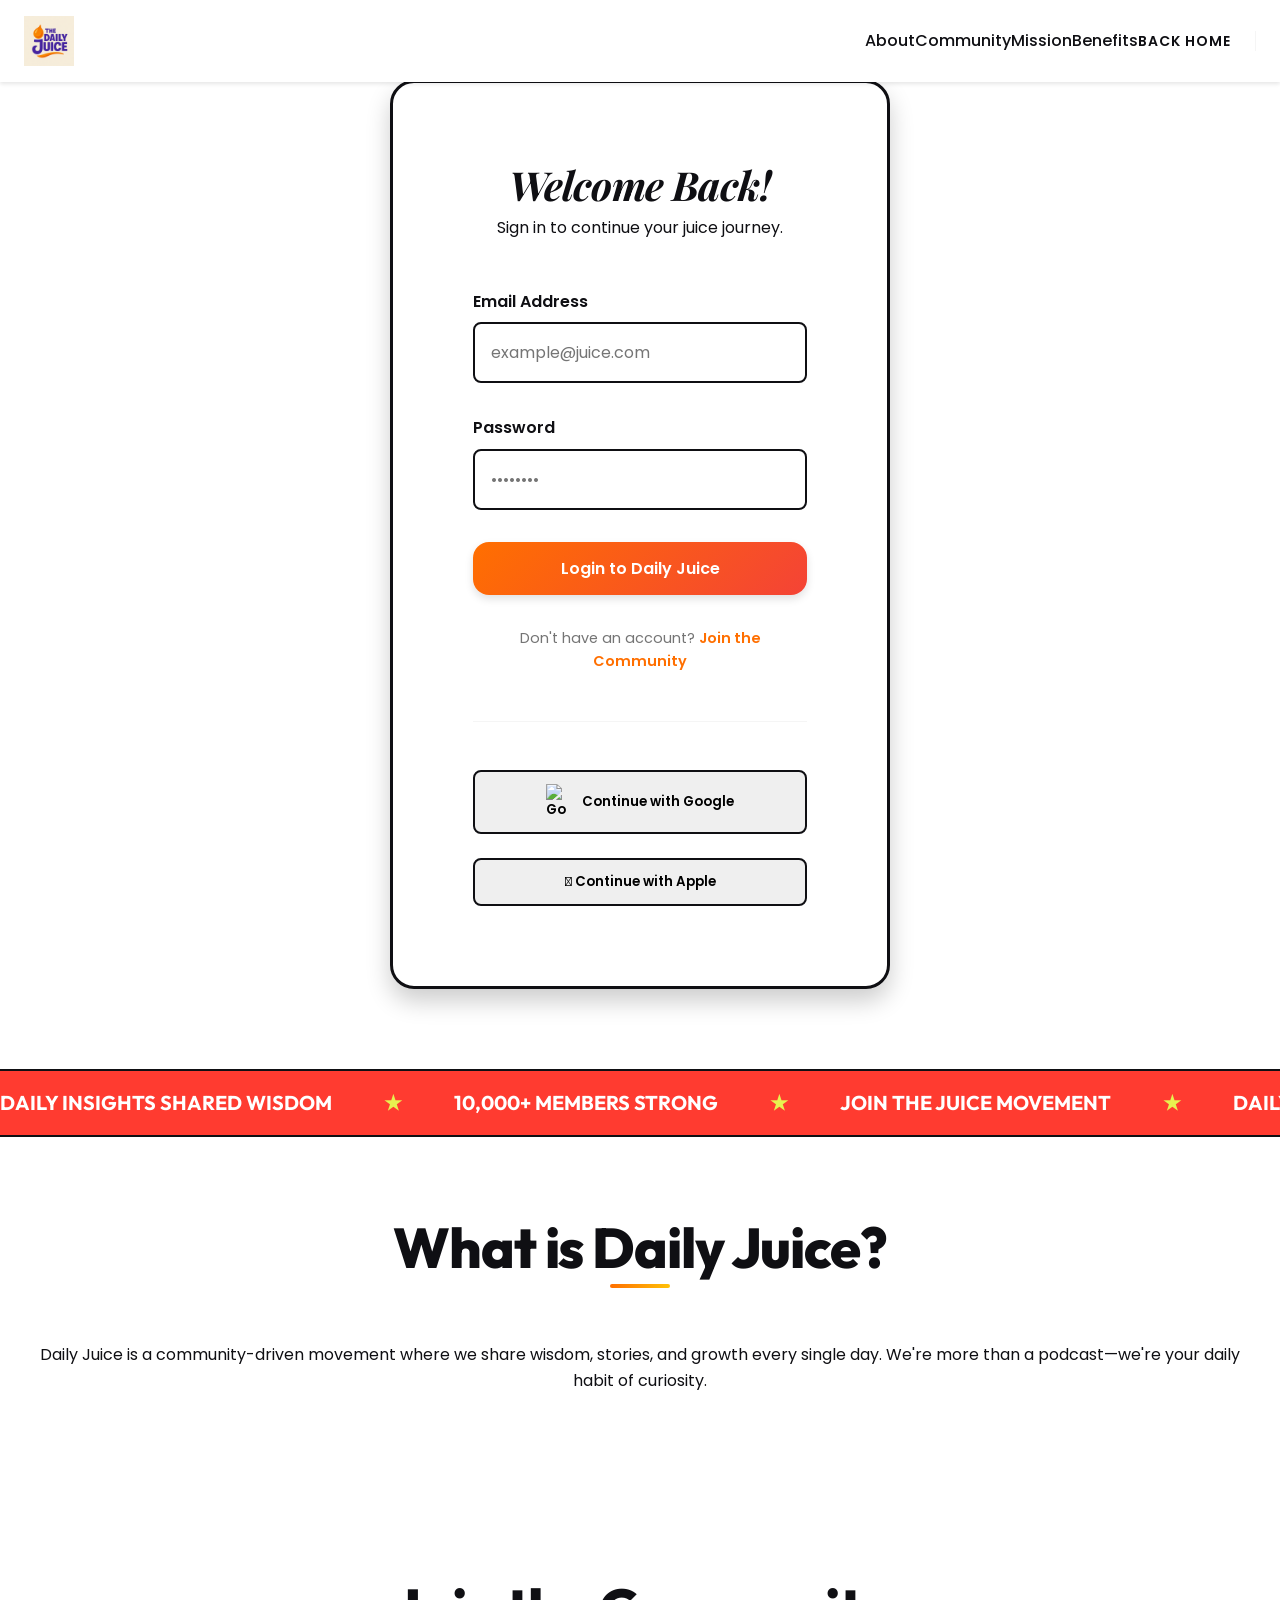
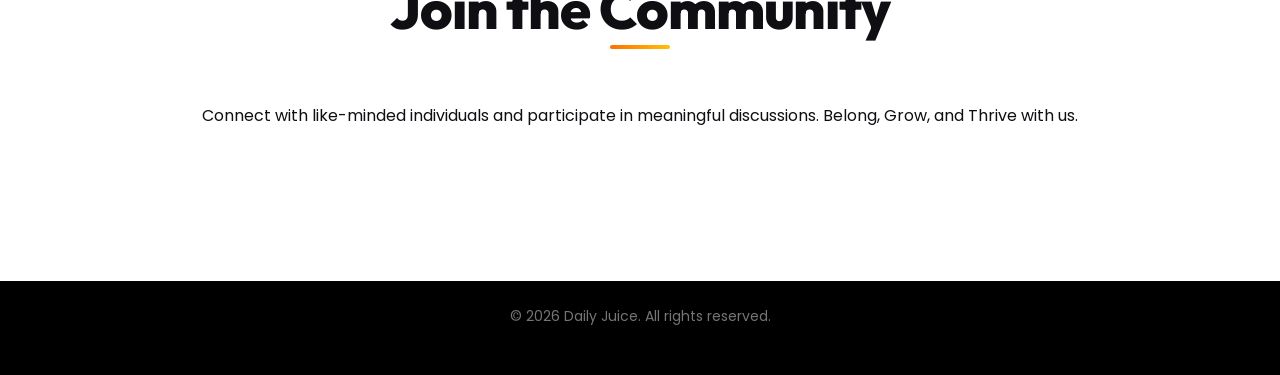
==== login.html @ dd84dace "Initial commit of Daily Juice website with new AI assets and high-conversion content" ====
<!DOCTYPE html>
<html lang="en-ZA">
<head>
    <meta charset="UTF-8">
    <meta name="viewport" content="width=device-width, initial-scale=1.0">
    <title>Login | Daily Juice</title>
    <link rel="stylesheet" href="css/style.css">
    <!-- Google Fonts -->
    <link rel="stylesheet" href="https://fonts.googleapis.com/css2?family=Poppins:wght@300;400;500;600;700;800&family=Outfit:wght@400;500;600;700;800;900&family=Playfair+Display:ital,wght@0,700;1,700&display=swap">
</head>
<body class="login-page">
    
    <!-- Navigation (Same as index.html) -->
    <nav class="navbar">
        <div class="container nav-container">
            <a href="index.html" class="logo">
                <img src="assets/images/logo.png" alt="Daily Juice Logo" height="50">
            </a>
            <button class="mobile-menu-toggle" aria-label="Toggle Menu">
                <span></span>
                <span></span>
                <span></span>
            </button>
            <ul class="nav-menu">
                <li><a href="index.html#about">About</a></li>
                <li><a href="index.html#community">Community</a></li>
                <li><a href="index.html#mission">Mission</a></li>
                <li><a href="index.html#benefits">Benefits</a></li>
                <li><a href="index.html" class="nav-login">Back Home</a></li>
            </ul>
        </div>
    </nav>

    <main>
        <!-- Login Section -->
        <section class="login-section">
            <div class="container">
                <div class="login-wrapper">
                    <div class="login-card">
                        <div class="login-header">
                            <h2 class="font-serif">Welcome Back!</h2>
                            <p>Sign in to continue your juice journey.</p>
                        </div>
                        
                        <form class="login-form">
                            <div class="form-group">
                                <label for="email">Email Address</label>
                                <input type="email" id="email" placeholder="example@juice.com" required>
                            </div>
                            
                            <div class="form-group">
                                <label for="password">Password</label>
                                <input type="password" id="password" placeholder="••••••••" required>
                            </div>
                            
                            <button type="submit" class="btn btn-primary btn-full">Login to Daily Juice</button>
                        </form>
                        
                        <div class="login-footer">
                            <p>Don't have an account? <a href="index.html#cta">Join the Community</a></p>
                        </div>
                        
                        <div class="social-login">
                            <button class="btn-social google">
                                <img src="https://www.gstatic.com/images/branding/googlelogo/svg/googlelogo_clr_24dp.svg" alt="Google" width="20">
                                Continue with Google
                            </button>
                            <button class="btn-social apple">
                                 Continue with Apple
                            </button>
                        </div>
                    </div>
                </div>
            </div>
        </section>

        <!-- Marquee Ticker -->
        <div class="marquee-container">
            <div class="marquee-content">
                <span>Daily Insights Shared Wisdom</span>
                <span>10,000+ Members Strong</span>
                <span>Join the Juice Movement</span>
                <span>Daily Insights Shared Wisdom</span>
                <span>10,000+ Members Strong</span>
                <span>Join the Juice Movement</span>
            </div>
        </div>

        <!-- Integrated Content Areas (Publicly Viewable) -->
        <div class="integrated-info">
            <section id="about" class="section bg-light">
                <div class="container">
                    <div class="section-header">
                        <h2 class="section-title">What is Daily Juice?</h2>
                    </div>
                    <p class="text-center">Daily Juice is a community-driven movement where we share wisdom, stories, and growth every single day. We're more than a podcast—we're your daily habit of curiosity.</p>
                </div>
            </section>

            <section id="community" class="section">
                <div class="container">
                    <div class="section-header">
                        <h2 class="section-title">Join the Community</h2>
                    </div>
                    <p class="text-center">Connect with like-minded individuals and participate in meaningful discussions. Belong, Grow, and Thrive with us.</p>
                </div>
            </section>
        </div>
    </main>

    <footer class="copyright-bar">
        <div class="container">
            <p>&copy; 2026 Daily Juice. All rights reserved.</p>
        </div>
    </footer>

    <!-- Main JavaScript -->
    <script src="js/main.js"></script>
</body>
</html>
---- css/style.css ----
/* ========================================
   DAILY JUICE - Main Stylesheet
   Brand Colors:
   - Orange: #FF6F00
   - Yellow: #FFC107
   - Green: #4CAF50
   - Red: #F44336
   ======================================== */

/* CSS Custom Properties */
:root {
    /* Brand Colors */
    --orange: #FF6F00;
    --yellow: #FFC107;
    --green: #4CAF50;
    --red: #F44336;
    
    /* Extended Palette */
    --orange-light: #FF8F00;
    --yellow-light: #FFD54F;
    --green-light: #66BB6A;
    --red-light: #EF5350;
    
    /* Neutrals */
    --white: #FFFFFF;
    --off-white: #FFF8E1;
    --cream: #FFECB3;
    --dark: #0F0F13; /* Deepened for Sam Patel look */
    --gray: #757575;
    --light-gray: #F5F5F5;
    
    /* Sam Patel Inspired */
    --ticket-yellow: #E8F150;
    --ticket-red: #FF3B30;
    --ticket-dark: #0F0F13;
    
    /* Typography */
    --font-primary: 'Poppins', sans-serif;
    --font-secondary: 'Outfit', sans-serif; /* Modern, clean */
    --font-serif: 'Playfair Display', serif; /* Premium/Editorial */
    
    /* Spacing */
    --spacing-xs: 0.5rem;
    --spacing-sm: 1rem;
    --spacing-md: 1.5rem;
    --spacing-lg: 2rem;
    --spacing-xl: 3rem;
    --spacing-xxl: 5rem;
    
    /* Border Radius */
    --radius-sm: 0.5rem;
    --radius-md: 1rem;
    --radius-lg: 1.5rem;
    --radius-xl: 2rem;
    
    /* Shadows */
    --shadow-sm: 0 2px 4px rgba(0,0,0,0.1);
    --shadow-md: 0 4px 8px rgba(0,0,0,0.12);
    --shadow-lg: 0 8px 16px rgba(0,0,0,0.15);
    --shadow-xl: 0 12px 24px rgba(0,0,0,0.2);
    
    /* Transitions */
    --transition-fast: 0.2s ease;
    --transition-normal: 0.3s ease;
    --transition-slow: 0.5s ease;
}

/* Reset & Base Styles */
* {
    margin: 0;
    padding: 0;
    box-sizing: border-box;
}

html {
    scroll-behavior: smooth;
    font-size: 16px;
}

body {
    font-family: var(--font-primary);
    color: var(--dark);
    background-color: var(--white);
    line-height: 1.6;
    overflow-x: hidden;
}

img {
    max-width: 100%;
    height: auto;
    display: block;
}

a {
    text-decoration: none;
    color: inherit;
    transition: color var(--transition-fast);
}

button {
    font-family: var(--font-primary);
    cursor: pointer;
    border: none;
    outline: none;
    transition: all var(--transition-fast);
}

ul {
    list-style: none;
}

.container {
    width: 100%;
    max-width: 1320px; /* Increased for ultra-wide */
    margin: 0 auto;
    padding: 0 var(--spacing-md);
}

/* Typography Scale */
h1, h2, h3, h4, h5, h6 {
    font-family: var(--font-secondary);
    font-weight: 800; /* Bolder for high impact */
    line-height: 1.1;
    margin-bottom: var(--spacing-md);
    letter-spacing: -0.02em;
}

.font-serif {
    font-family: var(--font-serif);
    font-weight: 700;
    font-style: italic;
}

h1 { font-size: clamp(2.5rem, 8vw, 4.5rem); }
h2 { font-size: clamp(2rem, 6vw, 3.5rem); }
h3 { font-size: clamp(1.75rem, 5vw, 2.75rem); }
h4 { font-size: clamp(1.5rem, 4vw, 2rem); }

p {
    margin-bottom: var(--spacing-md);
}

/* Button Styles */
.btn {
    display: inline-block;
    padding: 0.875rem 1.75rem;
    border-radius: var(--radius-md);
    font-weight: 600;
    font-size: 1rem;
    text-align: center;
    transition: all var(--transition-normal);
    min-height: 44px; /* Touch-friendly */
}

.btn-primary {
    background: linear-gradient(135deg, var(--orange), var(--red));
    color: var(--white);
    box-shadow: var(--shadow-md);
}

.btn-primary:hover {
    transform: translateY(-2px);
    box-shadow: var(--shadow-lg);
    background: linear-gradient(135deg, var(--orange-light), var(--red-light));
}

.btn-secondary {
    background: linear-gradient(135deg, var(--green), var(--green-light));
    color: var(--white);
    box-shadow: var(--shadow-md);
}

.btn-secondary:hover {
    transform: translateY(-2px);
    box-shadow: var(--shadow-lg);
}

.btn-outline {
    background: transparent;
    border: 2px solid var(--orange);
    color: var(--orange);
}

.btn-outline:hover {
    background: var(--orange);
    color: var(--white);
}

.btn-large {
    padding: 1rem 2rem;
    font-size: 1.125rem;
    min-height: 52px;
}

.btn-full {
    width: 100%;
}

/* Section Styles */
.section {
    padding: clamp(3rem, 10vh, 5rem) 0;
}

.section-header {
    text-align: center;
    margin-bottom: var(--spacing-xl);
}

.section-title {
    position: relative;
    display: inline-block;
    margin-bottom: var(--spacing-sm);
}

.section-title::after {
    content: '';
    position: absolute;
    bottom: -10px;
    left: 50%;
    transform: translateX(-50%);
    width: 60px;
    height: 4px;
    background: linear-gradient(90deg, var(--orange), var(--yellow));
    border-radius: 2px;
}

.section-subtitle {
    font-size: 1.125rem;
    color: var(--gray);
    max-width: 600px;
    margin: 0 auto;
}

/* Navigation */
.navbar {
    position: fixed;
    top: 0;
    left: 0;
    right: 0;
    background: var(--white);
    box-shadow: var(--shadow-sm);
    z-index: 1000;
    padding: var(--spacing-sm) 0;
}

.nav-container {
    display: flex;
    justify-content: space-between;
    align-items: center;
}

.logo img {
    height: 50px;
    width: auto;
}

@media (max-width: 768px) {
    .nav-menu {
        position: fixed;
        top: 0;
        right: -100%;
        width: 80%;
        max-width: 300px;
        height: 100vh;
        background: var(--dark);
        flex-direction: column;
        justify-content: center;
        gap: var(--spacing-xl);
        padding: var(--spacing-xxl);
        transition: right 0.4s cubic-bezier(0.16, 1, 0.3, 1);
        z-index: 1001;
        box-shadow: -10px 0 30px rgba(0,0,0,0.5);
    }

    .nav-menu.active {
        right: 0;
    }

    .nav-menu a {
        color: var(--white);
        font-size: 1.25rem;
    }

    .mobile-menu-toggle {
        display: flex;
        z-index: 1002;
    }
}

.nav-menu a {
    font-weight: 500;
    color: var(--dark);
    transition: color var(--transition-fast);
}

.nav-menu a:hover {
    color: var(--orange);
}

.nav-login {
    font-weight: 600 !important;
    text-transform: uppercase;
    font-size: 0.875rem;
    letter-spacing: 1px;
    border-right: 1px solid var(--light-gray);
    padding-right: var(--spacing-md);
}

@media (max-width: 768px) {
    .nav-login {
        border-right: none;
        padding-right: 0;
        margin-bottom: var(--spacing-sm);
    }
}

.btn-nav {
    background: var(--orange);
    color: var(--white);
    padding: 0.5rem 1.25rem;
    border-radius: var(--radius-sm);
}

.btn-nav:hover {
    background: var(--orange-light);
    color: var(--white);
}

.mobile-menu-toggle {
    display: none;
    flex-direction: column;
    justify-content: space-around;
    width: 30px;
    height: 25px;
    background: transparent;
    border: none;
    cursor: pointer;
    padding: 0;
}

.mobile-menu-toggle span {
    width: 30px;
    height: 3px;
    background: var(--dark);
    border-radius: 2px;
    transition: all var(--transition-normal);
}

.mobile-menu-toggle.active span:nth-child(1) {
    transform: translateY(8px) rotate(45deg);
    background: var(--white);
}

.mobile-menu-toggle.active span:nth-child(2) {
    opacity: 0;
}

.mobile-menu-toggle.active span:nth-child(3) {
    transform: translateY(-8px) rotate(-45deg);
    background: var(--white);
}

/* Hero Section */
.hero-section {
    position: relative;
    min-height: 100vh;
    display: flex;
    align-items: center;
    padding-top: 80px; /* Account for fixed nav */
    overflow: hidden;
}

.hero-background {
    position: absolute;
    top: 0;
    left: 0;
    right: 0;
    bottom: 0;
    background: radial-gradient(circle at center, var(--yellow), var(--orange));
    opacity: 0.15;
    z-index: 0;
}

.hero-container {
    position: relative;
    z-index: 1;
    display: grid;
    grid-template-columns: 1fr;
    gap: var(--spacing-xl);
    align-items: center;
}

.hero-content {
    text-align: center;
}

.hero-logo {
    max-width: 280px;
    margin: 0 auto var(--spacing-lg);
    animation: float 3s ease-in-out infinite;
}

@keyframes float {
    0%, 100% { transform: translateY(0); }
    50% { transform: translateY(-10px); }
}

.hero-headline {
    font-size: clamp(1.75rem, 4vw, 2.75rem);
    margin-bottom: var(--spacing-md);
    background: linear-gradient(135deg, var(--orange), var(--red));
    -webkit-background-clip: text;
    -webkit-text-fill-color: transparent;
    background-clip: text;
}

.hero-subheadline {
    font-size: 1.125rem;
    color: var(--gray);
    margin-bottom: var(--spacing-lg);
    max-width: 600px;
    margin-left: auto;
    margin-right: auto;
}

.hero-cta {
    margin-bottom: var(--spacing-lg);
}

.hero-social-proof {
    display: flex;
    justify-content: center;
    gap: var(--spacing-md);
    flex-wrap: wrap;
}

.subscriber-badge {
    display: inline-flex;
    align-items: center;
    gap: 0.5rem;
    background: var(--white);
    padding: 0.75rem 1.25rem;
    border-radius: var(--radius-md);
    box-shadow: var(--shadow-md);
    font-weight: 500;
}

.badge-icon-img {
    height: 1.25rem;
    width: auto;
    object-fit: contain;
}


.hero-visual {
    display: flex;
    justify-content: center;
    align-items: center;
}

.hero-image {
    max-width: 400px;
    border-radius: var(--radius-lg);
    box-shadow: var(--shadow-xl);
}

.scroll-indicator {
    position: absolute;
    bottom: 30px;
    left: 50%;
    transform: translateX(-50%);
    text-align: center;
    animation: bounce 2s infinite;
}

.scroll-indicator span {
    display: block;
    font-size: 0.875rem;
    margin-bottom: 0.5rem;
    color: var(--gray);
}

.scroll-arrow {
    font-size: 1.5rem;
    color: var(--orange);
}

@keyframes bounce {
    0%, 100% { transform: translateX(-50%) translateY(0); }
    50% { transform: translateX(-50%) translateY(10px); }
}

/* About Section */
.about-section {
    background: var(--off-white);
}

.about-content {
    display: grid;
    grid-template-columns: 1fr;
    gap: var(--spacing-xl);
}

.about-description p {
    font-size: 1.125rem;
    line-height: 1.8;
    color: var(--dark);
}

/* Podcast Player */
.podcast-player {
    background: var(--white);
    border-radius: var(--radius-lg);
    padding: var(--spacing-lg);
    box-shadow: var(--shadow-lg);
}

.platform-tabs {
    display: flex;
    gap: var(--spacing-sm);
    margin-bottom: var(--spacing-md);
}

.tab-btn {
    flex: 1;
    padding: 0.875rem 1.25rem;
    background: var(--light-gray);
    border-radius: var(--radius-sm);
    font-weight: 600;
    display: flex;
    align-items: center;
    justify-content: center;
    gap: 0.5rem;
    transition: all var(--transition-normal);
}

.tab-btn.active {
    background: linear-gradient(135deg, var(--orange), var(--yellow));
    color: var(--white);
}

.tab-btn:hover:not(.active) {
    background: var(--cream);
}

.player-container {
    position: relative;
    min-height: 350px;
}

.player-frame {
    position: absolute;
    top: 0;
    left: 0;
    right: 0;
    bottom: 0;
    opacity: 0;
    visibility: hidden;
    transition: opacity var(--transition-normal);
}

.player-frame.active {
    opacity: 1;
    visibility: visible;
}

.embed-placeholder {
    display: flex;
    align-items: center;
    justify-content: center;
    height: 100%;
    background: var(--light-gray);
    border-radius: var(--radius-md);
    color: var(--gray);
    font-weight: 500;
}

/* Community Section */
.community-section {
    background: linear-gradient(135deg, var(--green), var(--green-light));
    color: var(--white);
}

.community-section .section-title::after {
    background: var(--white);
}

.community-section .section-subtitle {
    color: var(--off-white);
}

.community-content {
    display: grid;
    grid-template-columns: 1fr;
    gap: var(--spacing-lg);
    margin-bottom: var(--spacing-xl);
}

.community-card {
    background: var(--white);
    color: var(--dark);
    padding: var(--spacing-lg);
    border-radius: var(--radius-lg);
    text-align: center;
    box-shadow: var(--shadow-lg);
    transition: transform var(--transition-normal);
}

.community-card:hover {
    transform: translateY(-5px);
}

.card-icon {
    font-size: 3rem;
    margin-bottom: var(--spacing-sm);
}

.community-card h3 {
    color: var(--orange);
    margin-bottom: var(--spacing-sm);
}

.community-cta {
    text-align: center;
}

/* Mission Section */
.mission-section {
    background: var(--white);
}

.mission-content {
    display: grid;
    grid-template-columns: 1fr;
    gap: var(--spacing-xl);
    align-items: center;
}

.mission-story h3 {
    color: var(--orange);
    margin-bottom: var(--spacing-md);
}

.mission-stats {
    display: grid;
    grid-template-columns: repeat(3, 1fr);
    gap: var(--spacing-md);
    margin-top: var(--spacing-lg);
}

.stat-box {
    background: linear-gradient(135deg, var(--orange), var(--yellow));
    padding: var(--spacing-md);
    border-radius: var(--radius-md);
    text-align: center;
    color: var(--white);
}

.stat-number {
    display: block;
    font-size: 2rem;
    font-weight: 800;
    font-family: var(--font-secondary);
}

.stat-label {
    font-size: 0.875rem;
    opacity: 0.9;
}

.mission-image {
    border-radius: var(--radius-lg);
    box-shadow: var(--shadow-lg);
}

/* Benefits Section */
.benefits-section {
    background: var(--off-white);
}

.benefits-grid {
    display: grid;
    grid-template-columns: 1fr;
    gap: var(--spacing-lg);
}

.benefit-item {
    background: var(--white);
    padding: var(--spacing-lg);
    border-radius: var(--radius-md);
    text-align: center;
    box-shadow: var(--shadow-md);
    transition: all var(--transition-normal);
}

.benefit-item:hover {
    transform: translateY(-5px);
    box-shadow: var(--shadow-lg);
}

.benefit-icon {
    height: 4rem;
    display: flex;
    align-items: center;
    justify-content: center;
    margin-bottom: var(--spacing-sm);
}

.benefit-icon img {
    max-height: 100%;
    width: auto;
    object-fit: contain;
}

.benefit-item h4 {
    color: var(--orange);
    margin-bottom: var(--spacing-sm);
}

/* Engagement Section */
.engagement-section {
    background: linear-gradient(135deg, var(--yellow), var(--orange));
}

.engagement-content {
    text-align: center;
}

.engagement-question {
    font-size: 1.25rem;
    font-weight: 500;
    margin-bottom: var(--spacing-xl);
    max-width: 700px;
    margin-left: auto;
    margin-right: auto;
}

.engagement-actions {
    display: grid;
    grid-template-columns: 1fr;
    gap: var(--spacing-lg);
}

.action-card {
    background: var(--white);
    padding: var(--spacing-lg);
    border-radius: var(--radius-lg);
    box-shadow: var(--shadow-xl);
}

.action-card h3 {
    color: var(--orange);
    margin-bottom: var(--spacing-sm);
}

.social-share-buttons {
    display: flex;
    gap: var(--spacing-sm);
    justify-content: center;
    flex-wrap: wrap;
    margin-top: var(--spacing-md);
}

.share-btn {
    padding: 0.75rem 1.5rem;
    border-radius: var(--radius-sm);
    font-weight: 600;
    color: var(--white);
    transition: transform var(--transition-fast);
}

.share-btn.whatsapp {
    background: #25D366;
}

.share-btn.facebook {
    background: #1877F2;
}

.share-btn.twitter {
    background: #1DA1F2;
}

.share-btn:hover {
    transform: scale(1.05);
}

/* CTA Section */
.cta-section {
    background: var(--dark);
    color: var(--white);
}

.cta-section .section-title {
    color: var(--white);
}

.cta-section .section-title::after {
    background: linear-gradient(90deg, var(--orange), var(--yellow));
}

.founding-members-progress {
    text-align: center;
    margin-bottom: var(--spacing-xl);
}

.cta-title {
    color: var(--yellow);
    margin-bottom: var(--spacing-sm);
}

.cta-subtitle {
    color: var(--off-white);
    margin-bottom: var(--spacing-lg);
}

.progress-container {
    max-width: 600px;
    margin: 0 auto;
}

.progress-bar {
    background: var(--gray);
    height: 24px;
    border-radius: var(--radius-md);
    overflow: hidden;
    margin-bottom: var(--spacing-sm);
}

.progress-fill {
    height: 100%;
    background: linear-gradient(90deg, var(--orange), var(--yellow));
    transition: width 1s ease;
    border-radius: var(--radius-md);
}

.progress-text {
    font-size: 1.125rem;
    font-weight: 600;
    color: var(--off-white);
}

.subscription-offer {
    max-width: 500px;
    margin: 0 auto;
}

.offer-card {
    background: var(--white);
    color: var(--dark);
    padding: var(--spacing-xl);
    border-radius: var(--radius-lg);
    box-shadow: var(--shadow-xl);
}

.price-tag {
    text-align: center;
    margin-bottom: var(--spacing-lg);
    padding: var(--spacing-md);
    background: linear-gradient(135deg, var(--orange), var(--yellow));
    border-radius: var(--radius-md);
    color: var(--white);
}

.price-tag .currency {
    font-size: 2rem;
    vertical-align: top;
}

.price-tag .amount {
    font-size: 4rem;
    font-weight: 800;
    font-family: var(--font-secondary);
}

.price-tag .period {
    font-size: 1.25rem;
}

.offer-benefits {
    margin-bottom: var(--spacing-lg);
}

.offer-benefits li {
    padding: var(--spacing-xs) 0;
    font-size: 1rem;
    border-bottom: 1px solid var(--light-gray);
}

.offer-benefits li:last-child {
    border-bottom: none;
}

.payfast-form {
    margin-bottom: var(--spacing-sm);
}

.secure-payment-note {
    text-align: center;
    font-size: 0.875rem;
    color: var(--gray);
}

.cta-footer {
    text-align: center;
    margin-top: var(--spacing-xl);
    padding-top: var(--spacing-lg);
    border-top: 1px solid rgba(255,255,255,0.1);
}

.cta-footer a {
    color: var(--yellow);
    text-decoration: underline;
}

.copyright-bar {
    background: #000;
    color: var(--gray);
    text-align: center;
    padding: var(--spacing-md) 0;
    margin-top: var(--spacing-xl);
    font-size: 0.875rem;
}

/* Responsive Breakpoints */

/* Tablet (480px and up) */
@media (min-width: 480px) {
    .benefits-grid {
        grid-template-columns: repeat(2, 1fr);
    }
}

/* Desktop (768px and up) */
@media (min-width: 768px) {
    .hero-container {
        grid-template-columns: 1fr 1fr;
    }
    
    .hero-content {
        text-align: left;
    }
    
    .hero-cta {
        justify-content: flex-start;
    }
    
    .hero-social-proof {
        justify-content: flex-start;
    }
    
    .benefits-grid {
        grid-template-columns: repeat(3, 1fr);
    }
    
    .engagement-actions {
        grid-template-columns: repeat(2, 1fr);
    }
}

/* Desktop (768px and up) */
@media (min-width: 768px) {
    .mobile-menu-toggle {
        display: none;
    }
    
    .nav-menu {
        display: flex;
    }
    
    .about-content {
        grid-template-columns: repeat(2, 1fr);
        align-items: center;
    }
    
    .mission-content {
        grid-template-columns: repeat(2, 1fr);
    }
    
    .community-content {
        grid-template-columns: repeat(3, 1fr);
    }
    
    .benefits-grid {
        grid-template-columns: repeat(3, 1fr);
    }
    
    .engagement-actions {
        grid-template-columns: repeat(2, 1fr);
    }
}

/* Large Desktop (1024px and up) */
@media (min-width: 1024px) {
    .hero-logo {
        max-width: 350px;
    }
    
    .hero-image {
        max-width: 500px;
    }
}

/* Utility Classes */
.text-center {
    text-align: center;
}

.mt-1 { margin-top: var(--spacing-sm); }
.mt-2 { margin-top: var(--spacing-md); }
.mt-3 { margin-top: var(--spacing-lg); }

.mb-1 { margin-bottom: var(--spacing-sm); }
.mb-2 { margin-bottom: var(--spacing-md); }
.mb-3 { margin-bottom: var(--spacing-lg); }

/* Animation Classes */
.fade-in {
    opacity: 0;
    transform: translateY(30px);
    transition: opacity 0.6s ease, transform 0.6s ease;
}

.fade-in.visible {
    opacity: 1;
    transform: translateY(0);
}

/* Loading States */
.loading {
    opacity: 0.6;
    pointer-events: none;
}

/* Focus States for Accessibility */
a:focus,
button:focus,
input:focus {
    outline: 3px solid var(--orange);
    outline-offset: 2px;
}

/* Print Styles */
@media print {
    .navbar,
    .scroll-indicator,
    .btn,
    .podcast-player {
        display: none;
    }
}

/* ========================================
   SAM PATEL INSPIRED COMPONENTS
   ======================================== */

/* Ticket Card with Cutouts */
.ticket-card {
    background: var(--ticket-yellow);
    color: var(--ticket-dark);
    padding: var(--spacing-xl);
    position: relative;
    border-radius: var(--radius-md);
    overflow: hidden;
    clip-path: polygon(
        0% 0%, 100% 0%, 
        100% calc(50% - 15px), 
        calc(100% - 15px) 50%, 
        100% calc(50% + 15px), 
        100% 100%, 0% 100%, 
        0% calc(50% + 15px), 
        15px 50%, 
        0% calc(50% - 15px)
    );
    margin-bottom: var(--spacing-md);
    transition: transform var(--transition-normal);
}

.ticket-card:hover {
    transform: scale(1.02);
}

.ticket-card::before {
    content: '';
    position: absolute;
    top: 50%;
    left: 0;
    right: 0;
    border-top: 2px dashed rgba(0,0,0,0.1);
    transform: translateY(-50%);
}

/* Marquee / Ticker */
.marquee-container {
    background: var(--ticket-red);
    color: var(--white);
    padding: 1rem 0;
    overflow: hidden;
    white-space: nowrap;
    border-top: 2px solid var(--dark);
    border-bottom: 2px solid var(--dark);
    font-family: var(--font-secondary);
    font-weight: 700;
    text-transform: uppercase;
    font-size: 1.25rem;
}

.marquee-content {
    display: inline-block;
    animation: marquee 30s linear infinite;
}

.marquee-content span {
    display: inline-block;
    padding-right: var(--spacing-xl);
}

.marquee-content span::after {
    content: ' ★ ';
    margin-left: var(--spacing-xl);
    color: var(--ticket-yellow);
}

@keyframes marquee {
    0% { transform: translateX(0); }
    100% { transform: translateX(-50%); }
}

/* Featured Section (Dark) */
.featured-dark {
    background: var(--dark);
    color: var(--white);
    padding: var(--spacing-xxl) 0;
}

.featured-dark .section-title {
    color: var(--ticket-yellow);
}

.featured-dark .section-title::after {
    background: var(--ticket-yellow);
}

.featured-dark .section-subtitle {
    color: var(--light-gray);
}

/* Utility Classes */
.bg-yellow { background-color: var(--ticket-yellow) !important; color: var(--ticket-dark) !important; }
.bg-red { background-color: var(--ticket-red) !important; color: var(--white) !important; }
.text-yellow { color: var(--ticket-yellow) !important; }
.text-red { color: var(--ticket-red) !important; }

/* Illustration Gallery */
.illustration-gallery {
    display: grid;
    grid-template-columns: repeat(auto-fit, minmax(min(300px, 100%), 1fr));
    gap: var(--spacing-lg);
    margin-top: var(--spacing-xl);
}

.illustration-gallery img {
    border-radius: var(--radius-md);
    box-shadow: var(--shadow-lg);
    transition: transform var(--transition-normal);
    width: 100%;
    object-fit: cover;
}

.illustration-gallery img:hover {
    transform: translateY(-10px);
}

/* High Conversion CTA Card */
.cta-premium {
    background: var(--ticket-yellow);
    color: var(--ticket-dark);
    padding: clamp(1.5rem, 5vw, var(--spacing-xl));
    border-radius: var(--radius-lg);
    text-align: center;
    border: 4px solid var(--dark);
    box-shadow: 15px 15px 0 var(--dark);
    margin-top: var(--spacing-xl);
}

.cta-premium h3 {
    font-size: clamp(2rem, 5vw, 3.5rem);
    margin-bottom: var(--spacing-sm);
}

.cta-premium .price {
    font-size: 4rem;
    font-weight: 900;
    font-family: var(--font-secondary);
    line-height: 1;
    margin: var(--spacing-md) 0;
}

.cta-premium .price span {
    font-size: 1.5rem;
    font-weight: 500;
}

/* Login Page Styles */
.login-section {
    min-height: 80vh;
    display: flex;
    align-items: center;
    justify-content: center;
    padding: var(--spacing-xxl) 0;
    background: var(--white);
}

.login-wrapper {
    width: 100%;
    max-width: 500px;
    margin: 0 auto;
}

.login-card {
    background: var(--white);
    padding: clamp(1.5rem, 8vw, var(--spacing-xxl));
    border-radius: var(--radius-lg);
    box-shadow: var(--shadow-xl);
    border: 3px solid var(--dark);
    position: relative;
}

.login-card::after {
    content: '';
    position: absolute;
    bottom: -15px;
    right: -15px;
    width: 100%;
    height: 100%;
    background: var(--dark);
    border-radius: var(--radius-lg);
    z-index: -1;
}

.login-header {
    text-align: center;
    margin-bottom: var(--spacing-xl);
}

.login-header h2 {
    font-size: 2.5rem;
    margin-bottom: var(--spacing-xs);
}

.form-group {
    margin-bottom: var(--spacing-lg);
}

.form-group label {
    display: block;
    font-weight: 600;
    margin-bottom: var(--spacing-xs);
    color: var(--dark);
}

.form-group input {
    width: 100%;
    padding: 1rem;
    border: 2px solid var(--dark);
    border-radius: var(--radius-sm);
    font-family: inherit;
    font-size: 1rem;
    transition: all var(--transition-fast);
}

.form-group input:focus {
    border-color: var(--orange);
    box-shadow: 4px 4px 0 var(--orange-light);
}

.login-footer {
    text-align: center;
    margin-top: var(--spacing-lg);
    font-size: 0.9rem;
    color: var(--gray);
}

.login-footer a {
    color: var(--orange);
    font-weight: 600;
}

.social-login {
    margin-top: var(--spacing-xl);
    padding-top: var(--spacing-xl);
    border-top: 1px solid var(--light-gray);
    display: flex;
    flex-direction: column;
    gap: var(--spacing-md);
}

.btn-social {
    display: flex;
    align-items: center;
    justify-content: center;
    gap: var(--spacing-sm);
    padding: 0.75rem;
    border: 2px solid var(--dark);
    border-radius: var(--radius-sm);
    font-weight: 600;
    transition: all var(--transition-fast);
}

.btn-social:hover {
    background: var(--light-gray);
}
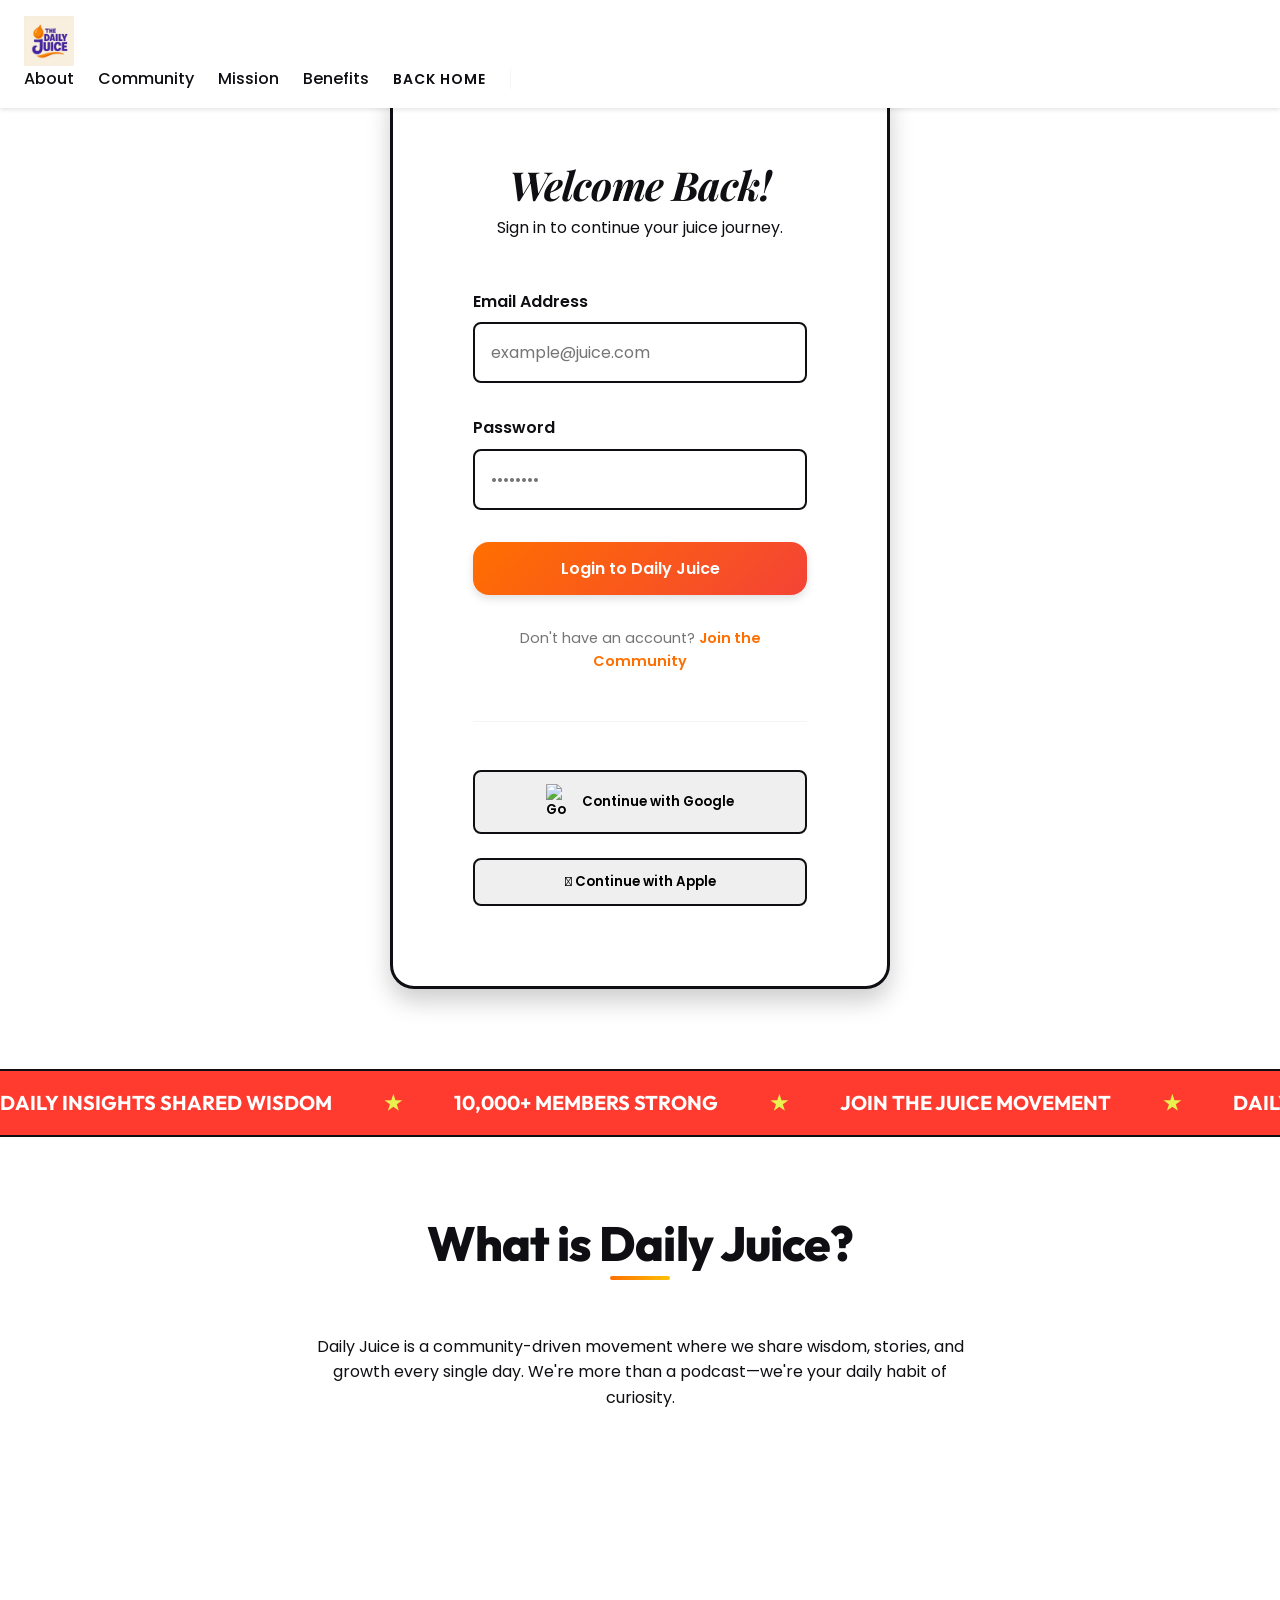
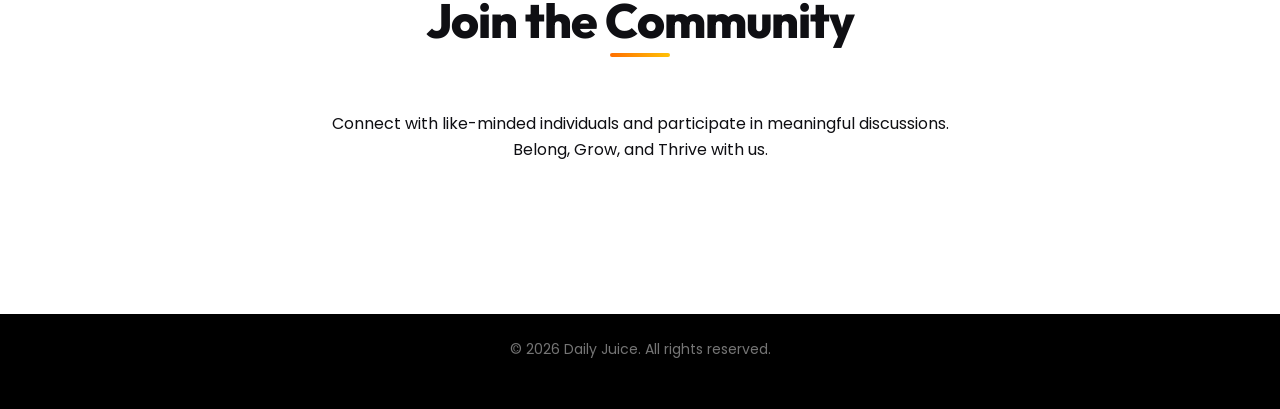
==== commit 3003330c: "commit" ====
--- a/login.html
+++ b/login.html
@@ -14,7 +14,10 @@
     <nav class="navbar">
         <div class="container nav-container">
             <a href="index.html" class="logo">
-                <img src="assets/images/logo.png" alt="Daily Juice Logo" height="50">
+                <picture>
+                    <source srcset="images/Core_Logo.webp" type="image/webp">
+                    <img src="assets/images/logo.png" alt="Daily Juice Logo" height="50">
+                </picture>
             </a>
             <button class="mobile-menu-toggle" aria-label="Toggle Menu">
                 <span></span>
--- a/css/style.css
+++ b/css/style.css
@@ -131,25 +131,31 @@
     font-style: italic;
 }
 
-h1 { font-size: clamp(2.5rem, 8vw, 4.5rem); }
-h2 { font-size: clamp(2rem, 6vw, 3.5rem); }
-h3 { font-size: clamp(1.75rem, 5vw, 2.75rem); }
-h4 { font-size: clamp(1.5rem, 4vw, 2rem); }
+h1 { font-size: clamp(2.25rem, 8vw, 4.5rem); max-width: 20ch; margin-inline: auto; }
+h2 { font-size: clamp(1.85rem, 6vw, 3rem); max-width: 25ch; margin-inline: auto; }
+h3 { font-size: clamp(1.5rem, 5vw, 2.25rem); }
+h4 { font-size: clamp(1.25rem, 4vw, 1.75rem); }
 
 p {
     margin-bottom: var(--spacing-md);
+    max-width: 65ch;
+    margin-inline: auto;
 }
 
 /* Button Styles */
 .btn {
-    display: inline-block;
-    padding: 0.875rem 1.75rem;
+    display: inline-flex;
+    align-items: center;
+    justify-content: center;
+    padding: 0.875rem 2rem;
     border-radius: var(--radius-md);
     font-weight: 600;
     font-size: 1rem;
     text-align: center;
     transition: all var(--transition-normal);
-    min-height: 44px; /* Touch-friendly */
+    min-height: 48px; /* Improved for touch */
+    min-width: 160px; /* Baseline accessibility */
+    max-width: 100%;
 }
 
 .btn-primary {
@@ -243,14 +249,14 @@
     padding: var(--spacing-sm) 0;
 }
 
-.nav-container {
+.nav-menu {
     display: flex;
-    justify-content: space-between;
     align-items: center;
+    gap: var(--spacing-md);
 }
 
 .logo img {
-    height: 50px;
+    height: 3.125rem; /* 50px */
     width: auto;
 }
 
@@ -363,10 +369,12 @@
 /* Hero Section */
 .hero-section {
     position: relative;
-    min-height: 100vh;
+    min-height: clamp(70vh, 85vh, 100vh);
     display: flex;
+    flex-direction: column;
+    justify-content: center;
     align-items: center;
-    padding-top: 80px; /* Account for fixed nav */
+    padding: clamp(6rem, 15vh, 10rem) 0;
     overflow: hidden;
 }
 
@@ -384,14 +392,19 @@
 .hero-container {
     position: relative;
     z-index: 1;
-    display: grid;
-    grid-template-columns: 1fr;
+    display: flex;
+    flex-direction: column;
+    justify-content: center;
+    align-items: center;
     gap: var(--spacing-xl);
+    text-align: center;
+}
+
+.hero-content {
+    width: 100%;
+    display: flex;
+    flex-direction: column;
     align-items: center;
-}
-
-.hero-content {
-    text-align: center;
 }
 
 .hero-logo {
@@ -406,21 +419,20 @@
 }
 
 .hero-headline {
-    font-size: clamp(1.75rem, 4vw, 2.75rem);
+    font-size: clamp(2.25rem, 8vw, 4rem);
     margin-bottom: var(--spacing-md);
     background: linear-gradient(135deg, var(--orange), var(--red));
     -webkit-background-clip: text;
     -webkit-text-fill-color: transparent;
     background-clip: text;
+    line-height: 1.1;
 }
 
 .hero-subheadline {
-    font-size: 1.125rem;
+    font-size: clamp(1rem, 3vw, 1.25rem);
     color: var(--gray);
     margin-bottom: var(--spacing-lg);
-    max-width: 600px;
-    margin-left: auto;
-    margin-right: auto;
+    max-width: 45ch;
 }
 
 .hero-cta {
@@ -459,14 +471,17 @@
 }
 
 .hero-image {
-    max-width: 400px;
+    width: 100%;
+    max-width: 450px;
+    height: auto;
     border-radius: var(--radius-lg);
     box-shadow: var(--shadow-xl);
+    object-fit: contain;
 }
 
 .scroll-indicator {
     position: absolute;
-    bottom: 30px;
+    bottom: 2rem;
     left: 50%;
     transform: translateX(-50%);
     text-align: center;
@@ -931,34 +946,7 @@
     }
 }
 
-/* Desktop (768px and up) */
-@media (min-width: 768px) {
-    .hero-container {
-        grid-template-columns: 1fr 1fr;
-    }
-    
-    .hero-content {
-        text-align: left;
-    }
-    
-    .hero-cta {
-        justify-content: flex-start;
-    }
-    
-    .hero-social-proof {
-        justify-content: flex-start;
-    }
-    
-    .benefits-grid {
-        grid-template-columns: repeat(3, 1fr);
-    }
-    
-    .engagement-actions {
-        grid-template-columns: repeat(2, 1fr);
-    }
-}
-
-/* Desktop (768px and up) */
+/* Tablet (768px and up) */
 @media (min-width: 768px) {
     .mobile-menu-toggle {
         display: none;
@@ -968,6 +956,21 @@
         display: flex;
     }
     
+    .hero-container {
+        flex-direction: row;
+        text-align: left;
+        grid-template-columns: 1.2fr 1fr;
+        display: grid;
+    }
+    
+    .hero-content {
+        align-items: flex-start;
+    }
+    
+    .hero-cta, .hero-social-proof {
+        justify-content: flex-start;
+    }
+
     .about-content {
         grid-template-columns: repeat(2, 1fr);
         align-items: center;
@@ -1229,8 +1232,8 @@
 .login-card::after {
     content: '';
     position: absolute;
-    bottom: -15px;
-    right: -15px;
+    bottom: -1rem;
+    right: -1rem;
     width: 100%;
     height: 100%;
     background: var(--dark);
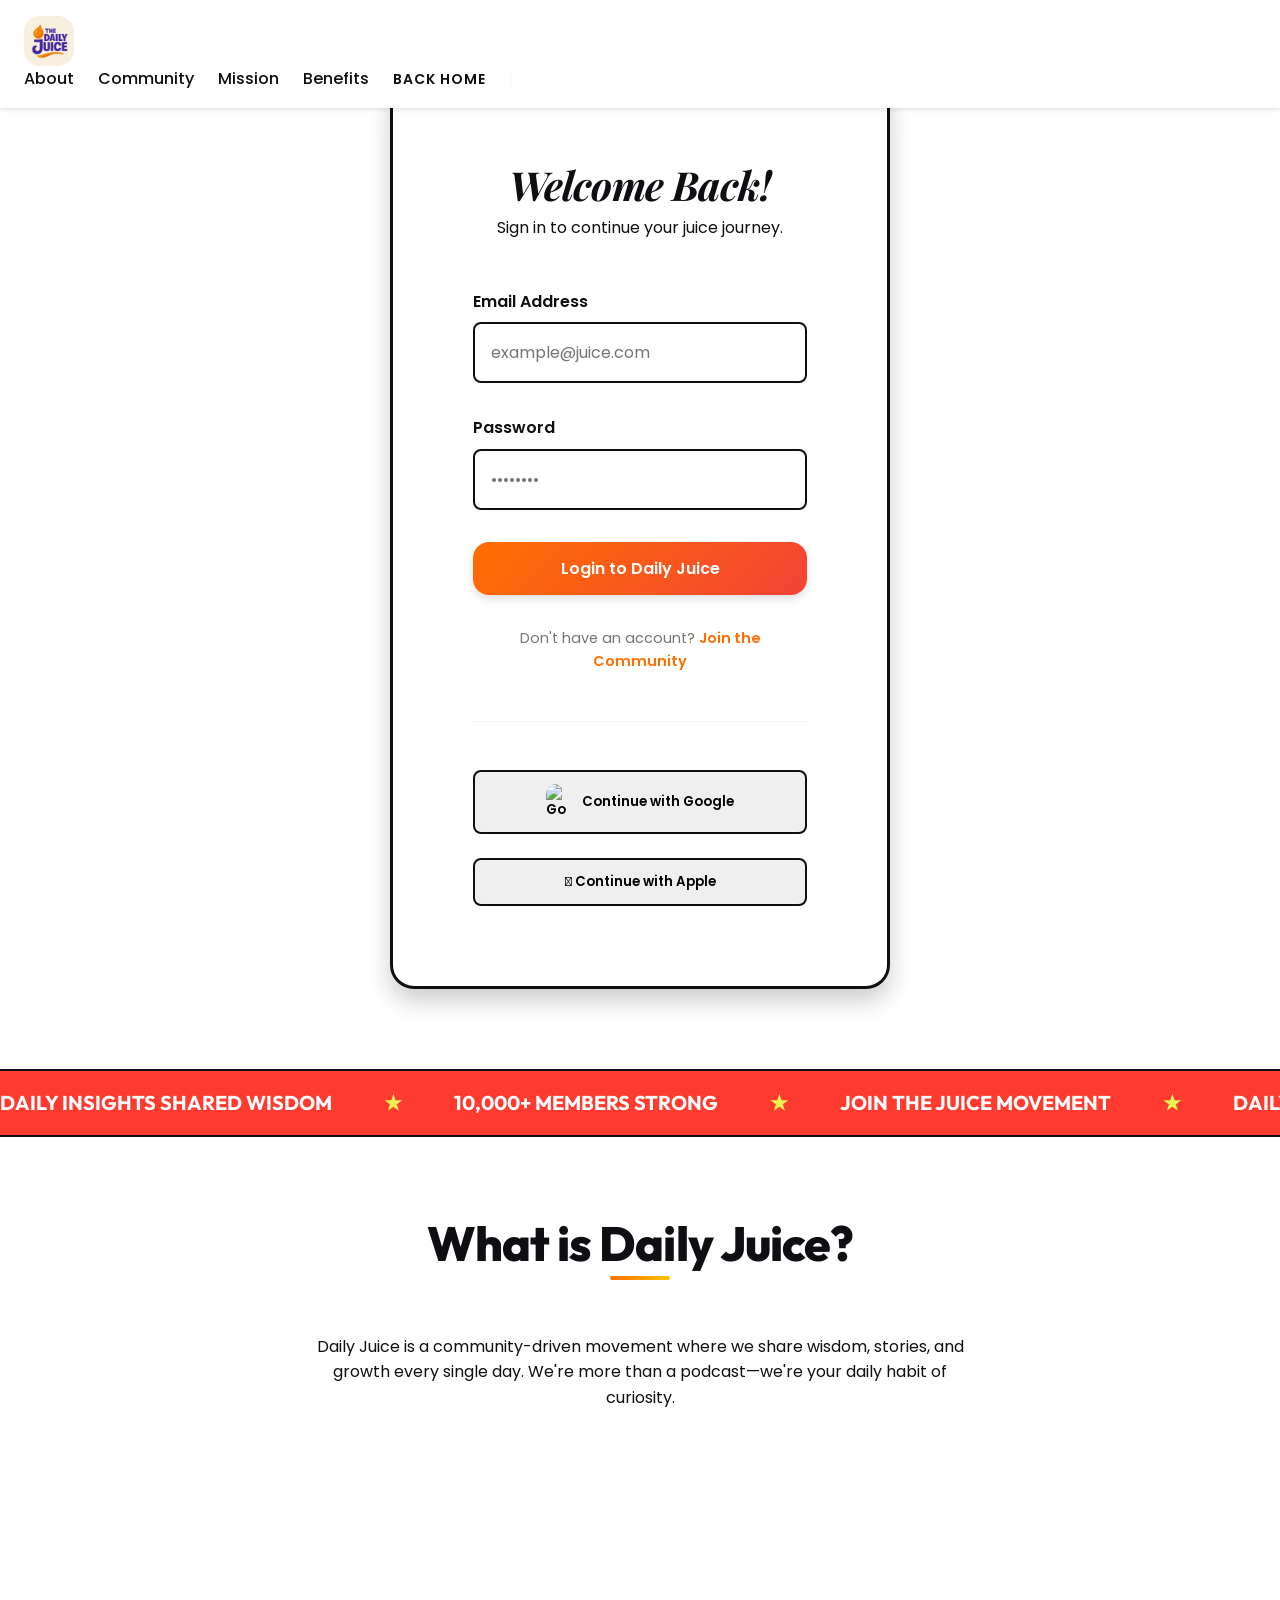
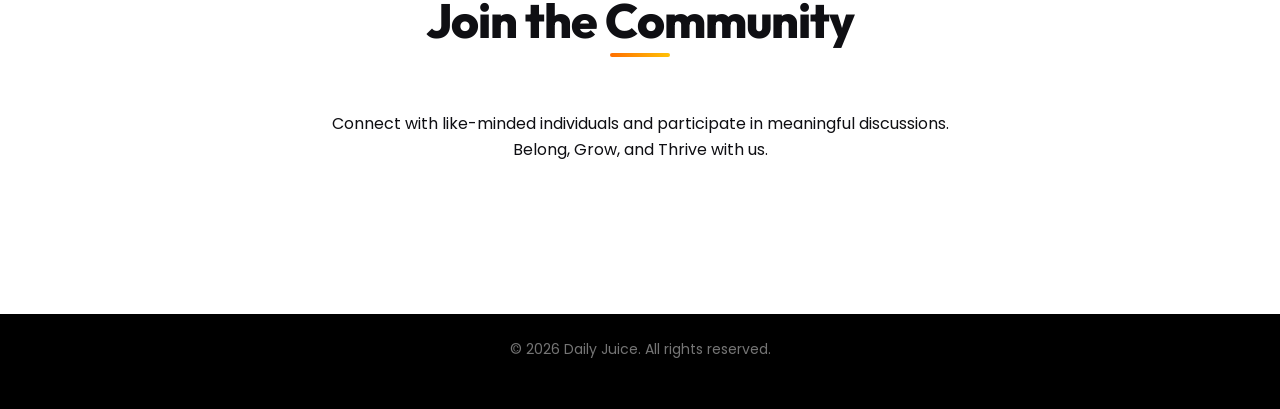
==== commit 4be4118a: "commit" ====
--- a/login.html
+++ b/login.html
@@ -4,11 +4,13 @@
     <meta charset="UTF-8">
     <meta name="viewport" content="width=device-width, initial-scale=1.0">
     <title>Login | Daily Juice</title>
+    <link rel="canonical" href="https://dailyjuice.info/login.html">
     <link rel="stylesheet" href="css/style.css">
     <!-- Google Fonts -->
     <link rel="stylesheet" href="https://fonts.googleapis.com/css2?family=Poppins:wght@300;400;500;600;700;800&family=Outfit:wght@400;500;600;700;800;900&family=Playfair+Display:ital,wght@0,700;1,700&display=swap">
 </head>
 <body class="login-page">
+    <a href="#main-content" class="skip-link">Skip to main content</a>
     
     <!-- Navigation (Same as index.html) -->
     <nav class="navbar">
@@ -34,7 +36,9 @@
         </div>
     </nav>
 
-    <main>
+    </nav>
+
+    <main id="main-content">
         <!-- Login Section -->
         <section class="login-section">
             <div class="container">
@@ -64,11 +68,11 @@
                         </div>
                         
                         <div class="social-login">
-                            <button class="btn-social google">
+                            <button class="btn-social google" onclick="alert('Google Login coming soon!')">
                                 <img src="https://www.gstatic.com/images/branding/googlelogo/svg/googlelogo_clr_24dp.svg" alt="Google" width="20">
                                 Continue with Google
                             </button>
-                            <button class="btn-social apple">
+                            <button class="btn-social apple" onclick="alert('Apple Login coming soon!')">
                                  Continue with Apple
                             </button>
                         </div>
@@ -118,6 +122,11 @@
     </footer>
 
     <!-- Main JavaScript -->
-    <script src="js/main.js"></script>
+    <script>
+        document.querySelector('.login-form').addEventListener('submit', function(e) {
+            e.preventDefault();
+            alert('Membership login system is being finalized for the fruit farm launch. Please stay tuned!');
+        });
+    </script>
 </body>
 </html>
--- a/css/style.css
+++ b/css/style.css
@@ -89,6 +89,7 @@
     max-width: 100%;
     height: auto;
     display: block;
+    border-radius: var(--radius-md); /* Consistent rounded corners */
 }
 
 a {
@@ -1043,13 +1044,31 @@
     outline-offset: 2px;
 }
 
-/* Print Styles */
-@media print {
-    .navbar,
-    .scroll-indicator,
-    .btn,
-    .podcast-player {
-        display: none;
+/* Skip Link */
+.skip-link {
+    position: absolute;
+    top: -100px;
+    left: 0;
+    background: var(--orange);
+    color: var(--white);
+    padding: 1rem;
+    z-index: 2000;
+    transition: top 0.3s;
+}
+
+.skip-link:focus {
+    top: 0;
+    outline: none;
+}
+
+/* Rule of Thirds Refinements */
+@media (min-width: 768px) {
+    .hero-container {
+        grid-template-columns: 1.5fr 1fr; /* Better 3:2 / Rule of Thirds ratio */
+    }
+    
+    .mission-content {
+        grid-template-columns: 1.2fr 0.8fr; /* Weighted for storytelling */
     }
 }
 
